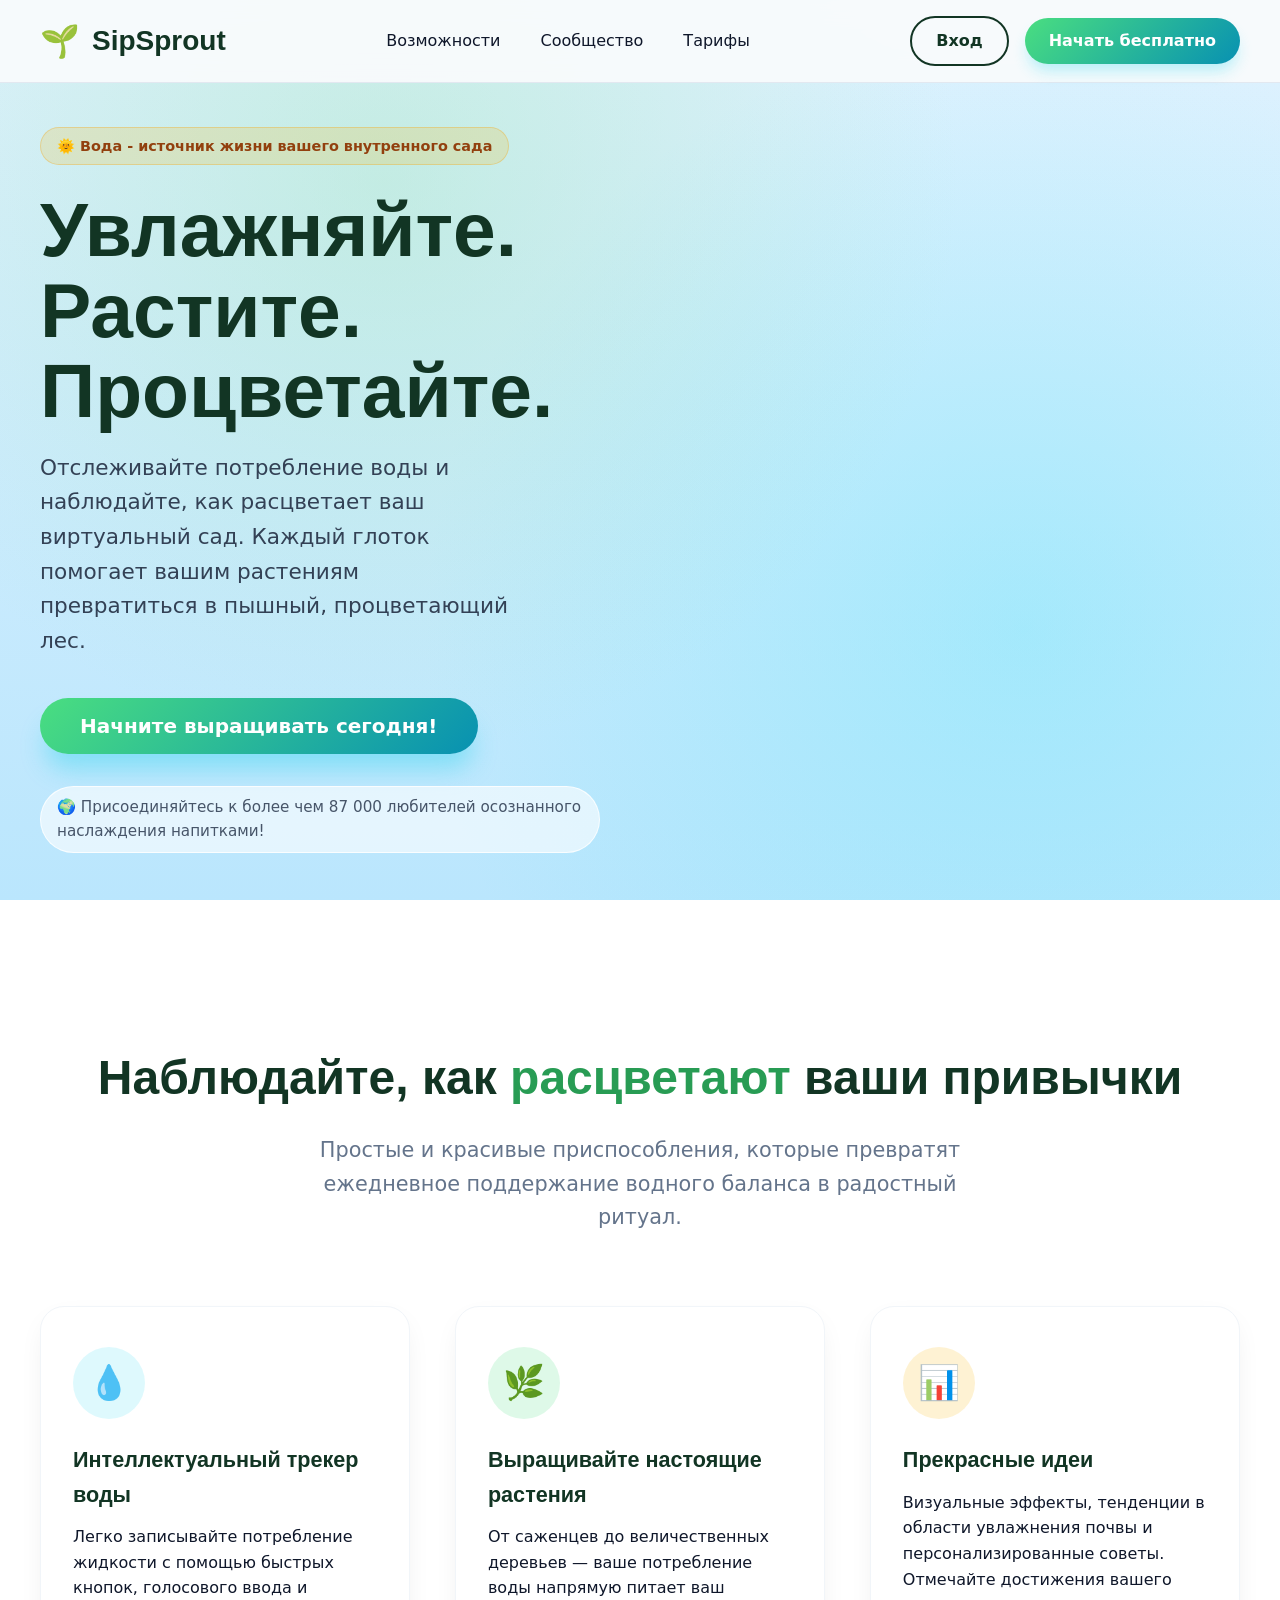
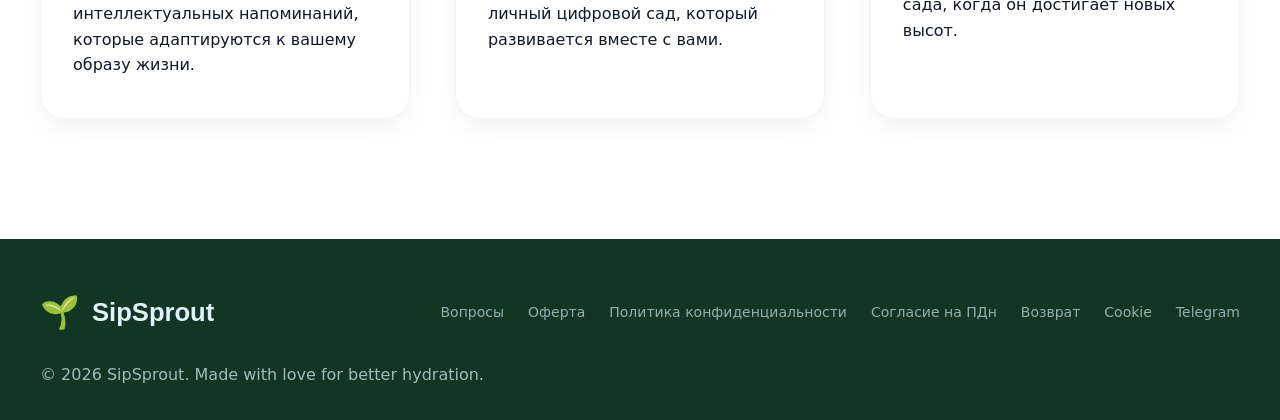
==== src/views/dashboard.html @ db763c8e "Start of rhe project" ====
<!DOCTYPE html>
<html lang="en">
<head>
    <meta charset="UTF-8">
    <meta name="viewport" content="width=device-width, initial-scale=1.0">
    <title>SipSprout • Grow with Every Sip</title>
    <link rel="preconnect" href="https://fonts.googleapis.com">
    <link rel="preconnect" href="https://fonts.gstatic.com" crossorigin>
    <link href="https://fonts.googleapis.com/css2?family=Montserrat:ital,wght@0,100..900;1,100..900&display=swap" rel="stylesheet">
    <link rel="stylesheet" href="../styles/main.css">
</head>
<body>
    <header>
        <nav>
            <a href="#" class="logo">
                <span class="logo-emoji">🌱</span>
                <span>SipSprout</span>
            </a>
            
            <div class="nav-links">
                <a href="#features">Возможности</a>
                <a href="#">Сообщество</a>
                <a href="#">Тарифы</a>
            </div>

            <div class="auth-buttons">
                <a href="./login.html" class="btn btn-outline">Вход</a>
                <a href="./signup.html" class="btn btn-solid">Начать бесплатно</a>
            </div>
        </nav>
    </header>

    <section id="hero">
        <div class="hero-container">
            <div class="hero-content">
                <span class="eyebrow">🌞 Вода - источник жизни вашего внутренного сада</span>
                <h1>Увлажняйте.<br>Растите.<br>Процветайте.</h1>
                <p>Отслеживайте потребление воды и наблюдайте, как расцветает ваш виртуальный сад. Каждый глоток помогает вашим растениям превратиться в пышный, процветающий лес.</p>
                
                <button onclick="alert('Welcome to SipSprout! 🎉 (Demo CTA)')" class="cta-button">
                    Начните выращивать сегодня!
                </button>
                
                <div>
                    <span class="social-proof">🌍 Присоединяйтесь к более чем 87 000 любителей осознанного наслаждения напитками!</span>
                </div>
            </div>

            <div class="tree-container">
                <!-- <div class="growing-tree">
                    <div class="ground"></div>

                    <div class="seed"></div>

                    <div class="sprout"></div>

                    <div class="trunk"></div>

                    <div class="branch branch-left"></div>
                    <div class="branch branch-right"></div>

                    <div class="canopy">
                        <div class="leaf leaf-1"></div>
                        <div class="leaf leaf-2"></div>
                        <div class="leaf leaf-3"></div>
                        <div class="leaf leaf-4"></div>
                        <div class="leaf leaf-5"></div>
                        <div class="leaf leaf-6"></div>
                    </div>

                    <div class="droplet droplet1"></div>
                    <div class="droplet droplet2"></div>
                    <div class="droplet droplet3"></div>
                </div> -->
            </div>
        </div>
    </section>

    <section id="features">
        <div class="section-header">
            <h2>Наблюдайте, как <span style="color: #289c54;">расцветают</span> ваши привычки</h2>
            <p>Простые и красивые приспособления, которые превратят ежедневное поддержание водного баланса в радостный ритуал.</p>
        </div>
        
        <div class="features-grid">
            <div class="feature-card">
                <span class="feature-icon">💧</span>
                <h3>Интеллектуальный трекер воды</h3>
                <p>Легко записывайте потребление жидкости с помощью быстрых кнопок, голосового ввода и интеллектуальных напоминаний, которые адаптируются к вашему образу жизни.</p>
            </div>

            <div class="feature-card">
                <span class="feature-icon">🌿</span>
                <h3>Выращивайте настоящие растения</h3>
                <p>От саженцев до величественных деревьев — ваше потребление воды напрямую питает ваш личный цифровой сад, который развивается вместе с вами.</p>
            </div>
            
            <div class="feature-card">
                <span class="feature-icon">📊</span>
                <h3>Прекрасные идеи</h3>
                <p>Визуальные эффекты, тенденции в области увлажнения почвы и персонализированные советы. Отмечайте достижения вашего сада, когда он достигает новых высот.</p>
            </div>
        </div>
    </section>

    <footer>
        <div class="footer-content">
            <div class="footer-top">
                <div class="logo" style="color: #e0f2fe;">
                    <span style="font-size: 2rem;">🌱</span>
                    <span style="font-size: 1.6rem;">SipSprout</span>
                </div>
                <div class="nav-footer">
                    <div style="display: flex; gap: 1.5rem; font-size: 14px; opacity: 0.8; max-width: 1600px;">
                        <a href="#" style="color: inherit; text-decoration: none;">Вопросы</a>
                        <a href="#" style="color: inherit; text-decoration: none;">Оферта</a>
                        <a href="#" style="color: inherit; text-decoration: none;">Политика конфиденциальности</a>
                        <a href="#" style="color: inherit; text-decoration: none;">Согласие на ПДн</a>
                        <a href="#" style="color: inherit; text-decoration: none;">Возврат</a>
                        <a href="#" style="color: inherit; text-decoration: none;">Cookie</a>
                        <a href="#" style="color: inherit; text-decoration: none;">Telegram</a>
                    </div>
                </div>
                <p style="opacity: 0.7;">© 2026 SipSprout. Made with love for better hydration.</p>
            </div>
        </div>
    </footer>

    <script src="../scripts/main.js"></script>
</body>
</html>
---- src/styles/main.css ----
:root {
    --deep-green: #123524;
    --moss: #166534;
    --fresh-mint: #4ade80;
    --water-blue: #67e8f9;
    --soft-blue: #22d3ee;
    --water-deep: #0891b2;
    --sun: #fbbf24;
    --sun-deep: #f59e0b;
    --offwhite: #f7faf8;
    --text-dark: #0f172a;
    --font-display: "Unbounded", sans-serif;
    --font-body: 'Inter', 'Segoe UI', system-ui, -apple-system, sans-serif;
}

* {
    margin: 0;
    padding: 0;
    box-sizing: border-box;
}

body {
    font-family: var(--font-body);
    background-color: var(--offwhite);
    color: var(--text-dark);
    line-height: 1.6;
    overflow-x: hidden;
}

/* ==================== HEADER ==================== */
header {
    position: fixed;
    top: 0;
    left: 0;
    right: 0;
    background-color: rgba(248, 250, 252, 0.95);
    backdrop-filter: blur(12px);
    border-bottom: 1px solid #e2e8f0;
    z-index: 1000;
}

nav {
    max-width: 1600px;
    margin: 0 auto;
    padding: 1rem 2.5rem;
    display: flex;
    align-items: center;
    justify-content: space-between;
}

.logo {
    display: flex;
    align-items: center;
    gap: 12px;
    text-decoration: none;
    color: var(--deep-green);
    font-family: var(--font-display);
    font-weight: 700;
    font-size: 1.75rem;
}

.logo-emoji {
    font-size: 2rem;
    line-height: 1;
    animation: sprout 3s ease-in-out infinite;
}

.nav-links {
    display: flex;
    align-items: center;
    gap: 2.5rem;
}

.nav-links a {
    text-decoration: none;
    color: var(--text-dark);
    font-weight: 500;
    transition: color 0.3s ease;
}

.nav-links a:hover {
    color: var(--moss);
}

.auth-buttons {
    display: flex;
    align-items: center;
    gap: 1rem;
}

.btn {
    padding: 0.65rem 1.5rem;
    border-radius: 9999px;
    font-weight: 600;
    text-decoration: none;
    display: inline-flex;
    align-items: center;
    justify-content: center;
    transition: all 0.3s cubic-bezier(0.4, 0, 0.2, 1);
    cursor: pointer;
    font-size: 1rem;
    font-family: var(--font-body);
}

.btn-outline {
    border: 2px solid var(--deep-green);
    color: var(--deep-green);
    background: transparent;
}

.btn-outline:hover {
    background: var(--deep-green);
    color: white;
    transform: translateY(-2px);
}

.btn-solid {
    background: linear-gradient(135deg, var(--fresh-mint), var(--water-deep));
    color: white;
    border: none;
    box-shadow: 0 10px 15px -3px rgb(34 211 238 / 0.3);
}

.btn-solid:hover {
    transform: translateY(-3px);
    box-shadow: 0 20px 25px -5px rgb(34 211 238 / 0.4);
}

/* ==================== HERO ==================== */
#hero {
    min-height: 100vh;
    display: flex;
    align-items: center;
    position: relative;
    overflow: hidden;
    background: linear-gradient(180deg, #e0f2fe 0%, #bae6fd 100%);
    padding-top: 80px;
}

.hero-container {
    max-width: 1600px;
    margin: 0 auto;
    padding: 0 2.5rem;
    display: grid;
    grid-template-columns: 1fr 1fr;
    gap: 5rem;
    align-items: center;
    width: 100%;
}

.hero-content {
    z-index: 2;
}

.eyebrow {
    display: inline-flex;
    align-items: center;
    gap: 8px;
    background: rgba(251, 191, 36, 0.2);
    color: #92400e;
    border: 1px solid rgba(245, 158, 11, 0.3);
    padding: 0.4rem 1rem;
    border-radius: 9999px;
    font-size: 0.9rem;
    font-weight: 600;
    margin-bottom: 1.5rem;
}

.hero-content h1 {
    font-family: var(--font-display);
    font-size: clamp(2.8rem, 6vw, 4.8rem);
    line-height: 1.05;
    font-weight: 700;
    color: var(--deep-green);
    margin-bottom: 1.25rem;
}

.hero-content p {
    font-size: 1.35rem;
    color: #334155;
    margin-bottom: 2.5rem;
    max-width: 480px;
}

.cta-button {
    font-size: 1.25rem;
    padding: 1rem 2.5rem;
    background: linear-gradient(135deg, var(--fresh-mint), var(--water-deep));
    color: white;
    border: none;
    border-radius: 9999px;
    box-shadow: 0 20px 25px -5px rgb(34 211 238 / 0.4);
    font-weight: 700;
    font-family: var(--font-body);
    cursor: pointer;
    transition: all 0.3s ease;
}

.cta-button:hover {
    transform: scale(1.05) translateY(-4px);
}

.social-proof {
    display: inline-flex;
    align-items: center;
    gap: 8px;
    margin-top: 2rem;
    font-size: 0.95rem;
    color: #475569;
    background: rgba(255, 255, 255, 0.6);
    border: 1px solid rgba(255, 255, 255, 0.8);
    padding: 0.5rem 1rem;
    border-radius: 9999px;
}

/* ==================== TREE ==================== */
.tree-container {
    position: relative;
    width: 100%;
    height: 520px;
    display: flex;
    justify-content: center;
    align-items: center;
    z-index: 2;
}

@keyframes sprout {
    0%, 100% { transform: rotate(-8deg); }
    50% { transform: rotate(8deg); }
}

/* ==================== FEATURES ==================== */
#features {
    padding: 140px 2.5rem 120px;
    background: white;
    max-width: 1600px;
    margin: 0 auto;
}

.section-header {
    text-align: center;
    margin-bottom: 4.5rem;
}

.section-header h2 {
    font-family: var(--font-display);
    font-size: 3rem;
    color: var(--deep-green);
    margin-bottom: 1.1rem;
}

.section-header p {
    font-size: 1.3rem;
    color: #64748b;
    max-width: 680px;
    margin: 0 auto;
}

.features-grid {
    display: grid;
    grid-template-columns: repeat(3, 1fr);
    gap: 2.8rem;
}

.feature-card {
    background: white;
    border-radius: 24px;
    padding: 2.5rem 2rem;
    box-shadow: 0 10px 30px -10px rgba(0, 0, 0, 0.1);
    transition: all 0.4s cubic-bezier(0.4, 0, 0.2, 1);
    border: 1px solid #f1f5f9;
}

.feature-card:hover {
    transform: translateY(-12px);
    box-shadow: 0 25px 50px -12px rgba(34, 211, 238, 0.25);
    border-color: var(--fresh-mint);
}

.feature-icon {
    width: 72px;
    height: 72px;
    display: inline-flex;
    align-items: center;
    justify-content: center;
    border-radius: 50%;
    font-size: 2.1rem;
    margin-bottom: 1.5rem;
}

.feature-card:nth-child(1) .feature-icon { background: rgba(34, 211, 238, 0.15); }
.feature-card:nth-child(2) .feature-icon { background: rgba(74, 222, 128, 0.18); }
.feature-card:nth-child(3) .feature-icon { background: rgba(251, 191, 36, 0.2); }

.feature-card h3 {
    font-family: var(--font-display);
    font-size: 1.35rem;
    margin-bottom: 0.75rem;
    color: var(--deep-green);
}

/* ==================== FOOTER ==================== */
footer {
    background: var(--deep-green);
    color: #e0f2fe;
    padding: 3rem 2.5rem 2rem;
    text-align: center;
}

.footer-content {
    max-width: 1600px;
    margin: 0 auto;
}

.footer-top {
    max-width: 1600px;
    width: 100%;
    margin: 0 auto;
    display: flex;
    align-items: center;
    justify-content: space-between;
    flex-wrap: wrap;
    gap: 1.5rem;
}

.footer-top .logo {
    color: #e0f2fe;
}

.nav-footer a {
    color: inherit;
    text-decoration: none;
    opacity: 0.8;
    transition: opacity 0.2s;
}

.nav-footer a:hover {
    opacity: 1;
}

/* ==================== BACKGROUND ==================== */
#hero::before {
    content: '';
    position: absolute;
    top: 0;
    left: 0;
    right: 0;
    bottom: 0;
    background:
        radial-gradient(circle at 30% 20%, rgba(163, 230, 187, 0.4) 0%, transparent 50%),
        radial-gradient(circle at 80% 70%, rgba(103, 232, 249, 0.35) 0%, transparent 50%);
    pointer-events: none;
    z-index: 1;
}

/* ==================== RESPONSIVE ==================== */
@media (max-width: 1400px) {
    .features-grid {
        grid-template-columns: repeat(auto-fit, minmax(300px, 1fr));
    }
}

@media (max-width: 1024px) {
    .hero-container {
        gap: 3rem;
    }
}

@media (max-width: 768px) {
    nav {
        padding: 1rem 1.25rem;
    }

    .nav-links {
        display: none;
    }

    .hero-container {
        grid-template-columns: 1fr;
        gap: 3rem;
        text-align: center;
        padding: 0 1.5rem;
    }

    .hero-content p {
        max-width: 100%;
        margin-left: auto;
        margin-right: auto;
    }

    .tree-container {
        height: 380px;
    }

    #features {
        padding: 80px 1.5rem 70px;
    }

    .section-header h2 {
        font-size: 2.2rem;
    }

    .features-grid {
        grid-template-columns: 1fr;
        gap: 1.8rem;
    }

    .footer-top {
        flex-direction: column;
        text-align: center;
    }
}

/* ==================== AUTH PAGES ==================== */
.auth-page {
    min-height: 100vh;
    display: flex;
    align-items: center;
    justify-content: center;
    position: relative;
    overflow: hidden;
    background: linear-gradient(180deg, #e0f2fe 0%, #bae6fd 100%);
    padding: 2rem 1.5rem;
}

.bg-blob {
    position: absolute;
    border-radius: 50%;
    filter: blur(60px);
    opacity: 0.55;
    z-index: 0;
    animation: drift 16s ease-in-out infinite;
}

.blob-1 {
    width: 340px;
    height: 340px;
    top: -80px;
    left: -60px;
    background: radial-gradient(circle at 30% 30%, var(--fresh-mint), transparent 70%);
}

.blob-2 {
    width: 300px;
    height: 300px;
    bottom: -100px;
    right: -60px;
    background: radial-gradient(circle at 60% 40%, var(--soft-blue), transparent 70%);
    animation-delay: -6s;
}

.blob-3 {
    width: 220px;
    height: 220px;
    top: 45%;
    right: 8%;
    background: radial-gradient(circle at 50% 50%, var(--sun), transparent 70%);
    opacity: 0.3;
    animation-delay: -10s;
}

@keyframes drift {
    0%, 100% { transform: translate(0, 0) scale(1); }
    50% { transform: translate(30px, -20px) scale(1.08); }
}

.back-link {
    position: absolute;
    top: 28px;
    left: 32px;
    z-index: 2;
    display: inline-flex;
    align-items: center;
    gap: 6px;
    text-decoration: none;
    color: var(--deep-green);
    font-weight: 600;
    font-size: 0.95rem;
    background: rgba(255, 255, 255, 0.7);
    padding: 0.5rem 1rem;
    border-radius: 9999px;
    transition: transform 0.2s;
}

.back-link:hover {
    transform: translateX(-3px);
}

.auth-card {
    background: rgba(255, 255, 255, 0.85);
    backdrop-filter: blur(20px);
    width: 100%;
    max-width: 420px;
    border-radius: 28px;
    padding: 0 2rem 2.5rem;
    position: relative;
    z-index: 1;
    border: 1px solid rgba(255, 255, 255, 0.6);
    box-shadow: 0 25px 50px -12px rgb(15 23 42 / 0.2);
    animation: cardPop 0.5s cubic-bezier(0.34, 1.56, 0.64, 1);
    overflow: hidden;
}

.fill-bar {
    position: absolute;
    top: 0;
    left: 0;
    width: 100%;
    height: 6px;
    background: #e2e8f0;
}

.fill-bar span {
    display: block;
    height: 100%;
    width: 0%;
    background: linear-gradient(90deg, var(--fresh-mint), var(--soft-blue));
    animation: fill 1.4s 0.3s cubic-bezier(0.65, 0, 0.35, 1) forwards;
}

@keyframes fill {
    to { width: 100%; }
}

.auth-card-header {
    text-align: center;
    margin-bottom: 1.5rem;
    padding-top: 2.25rem;
}

.auth-card-header .logo {
    justify-content: center;
    font-size: 2.1rem;
    margin-bottom: 8px;
}

.auth-card-header h2 {
    font-family: var(--font-display);
    font-size: 1.8rem;
    color: var(--deep-green);
    margin-bottom: 0.4rem;
}

.auth-subtitle {
    color: #64748b;
    font-size: 0.98rem;
}

.auth-switch {
    position: relative;
    display: flex;
    background: #eef2f1;
    border-radius: 9999px;
    padding: 4px;
    margin-bottom: 2rem;
}

.switch-btn {
    flex: 1;
    text-align: center;
    padding: 12px;
    border-radius: 9999px;
    font-weight: 600;
    font-family: var(--font-body);
    text-decoration: none;
    color: #475569;
    transition: all 0.3s;
}

.switch-btn.active {
    background: linear-gradient(135deg, var(--fresh-mint), var(--water-deep));
    color: white;
    box-shadow: 0 4px 10px -2px rgb(34 211 238 / 0.4);
}

.auth-form {
    display: flex;
    flex-direction: column;
    gap: 1.25rem;
}

.form-group {
    display: flex;
    flex-direction: column;
    gap: 6px;
}

.form-group label {
    font-weight: 500;
    color: #334155;
    font-size: 0.95rem;
}

.form-group input {
    padding: 14px 16px;
    border: 2px solid #e2e8f0;
    border-radius: 12px;
    font-size: 1rem;
    font-family: var(--font-body);
    background: white;
    transition: all 0.3s;
}

.form-group input:focus {
    outline: none;
    border-color: var(--fresh-mint);
    box-shadow: 0 0 0 4px rgba(74, 222, 128, 0.15);
}

.forgot-link {
    color: var(--moss);
    font-size: 0.9rem;
    align-self: flex-end;
    margin-top: -8px;
    text-decoration: none;
}

.forgot-link:hover {
    text-decoration: underline;
}

.full-width {
    margin-top: 1rem;
    padding: 16px;
    font-size: 1.1rem;
    width: 100%;
    border-radius: 15px;
}

.terms {
    text-align: center;
    font-size: 0.85rem;
    color: #64748b;
    margin-top: 1rem;
}

.terms a {
    color: var(--moss);
}

@keyframes cardPop {
    from {
        opacity: 0;
        transform: scale(0.7) translateY(40px);
    }
    to {
        opacity: 1;
        transform: scale(1) translateY(0);
    }
}

@media (prefers-reduced-motion: reduce) {
    .bg-blob, .logo-emoji, .droplet, .tree-photo {
        animation: none !important;
    }
}

.password-header {
    display: flex;
    justify-content: space-between;
}
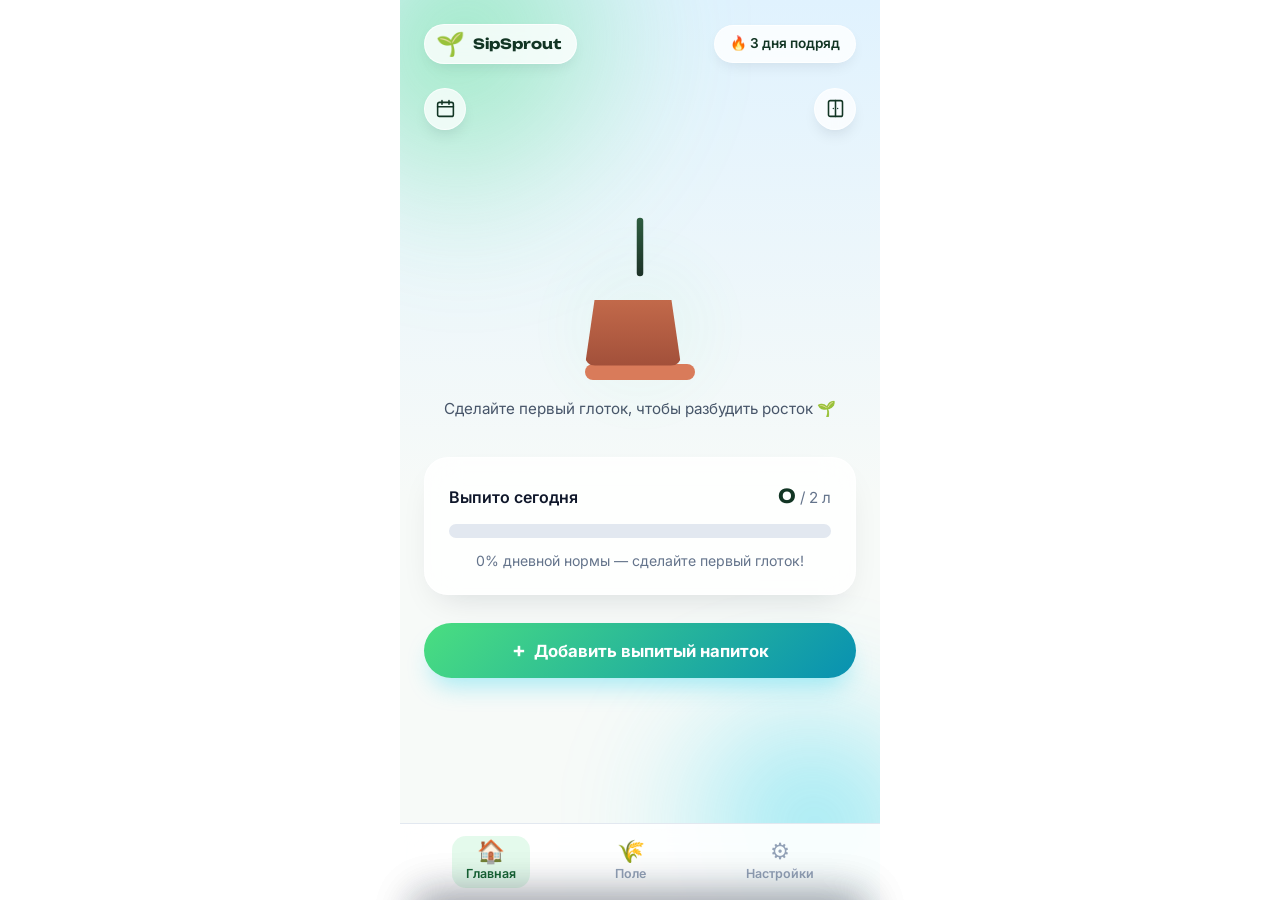
==== commit 37934c5f: "Adding a page" ====
--- a/src/views/dashboard.html
+++ b/src/views/dashboard.html
@@ -3,129 +3,221 @@
 <head>
     <meta charset="UTF-8">
     <meta name="viewport" content="width=device-width, initial-scale=1.0">
-    <title>SipSprout • Grow with Every Sip</title>
+    <title>SipSprout • Главная</title>
     <link rel="preconnect" href="https://fonts.googleapis.com">
     <link rel="preconnect" href="https://fonts.gstatic.com" crossorigin>
-    <link href="https://fonts.googleapis.com/css2?family=Montserrat:ital,wght@0,100..900;1,100..900&display=swap" rel="stylesheet">
+    <link href="https://fonts.googleapis.com/css2?family=Unbounded:wght@400;500;600;700&family=Inter:wght@400;500;600;700&display=swap" rel="stylesheet">
     <link rel="stylesheet" href="../styles/main.css">
+    <link rel="stylesheet" href="../styles/dashboard.css">
 </head>
 <body>
-    <header>
-        <nav>
-            <a href="#" class="logo">
+    <div class="app-shell" id="appShell">
+        <div class="bg-blob blob-1"></div>
+        <div class="bg-blob blob-2"></div>
+
+        <header class="app-header">
+            <div class="logo">
                 <span class="logo-emoji">🌱</span>
                 <span>SipSprout</span>
+            </div>
+            <span class="streak-pill">🔥 3 дня подряд</span>
+        </header>
+
+        <main class="dashboard">
+            <section class="plant-stage">
+                <div class="plant-toolbar">
+                    <button class="toolbar-icon-btn" id="openCalendar" aria-haspopup="dialog" aria-label="Календарь прогресса">
+                        <svg viewBox="0 0 24 24" width="21" height="21" fill="none" stroke="currentColor" stroke-width="1.8" stroke-linecap="round" stroke-linejoin="round">
+                            <rect x="3" y="5" width="18" height="16" rx="2"></rect>
+                            <line x1="3" y1="10" x2="21" y2="10"></line>
+                            <line x1="8" y1="3" x2="8" y2="7"></line>
+                            <line x1="16" y1="3" x2="16" y2="7"></line>
+                        </svg>
+                    </button>
+
+                    <button class="toolbar-icon-btn" id="openWardrobe" aria-haspopup="dialog" aria-label="Гардероб">
+                        <svg viewBox="0 0 24 24" width="21" height="21" fill="none" stroke="currentColor" stroke-width="1.8" stroke-linecap="round" stroke-linejoin="round">
+                            <rect x="4" y="3" width="16" height="18" rx="2"></rect>
+                            <line x1="12" y1="3" x2="12" y2="21"></line>
+                            <circle cx="9.5" cy="12" r="0.8" fill="currentColor" stroke="none"></circle>
+                            <circle cx="14.5" cy="12" r="0.8" fill="currentColor" stroke="none"></circle>
+                        </svg>
+                    </button>
+                </div>
+
+                <div class="plant-glow" id="plantGlow"></div>
+                <div class="plant" id="plant">
+                    <div class="plant-leaf leaf-a"></div>
+                    <div class="plant-leaf leaf-b"></div>
+                    <div class="plant-leaf leaf-c"></div>
+                    <div class="plant-leaf leaf-d"></div>
+                    <div class="plant-leaf leaf-e"></div>
+                    <div class="plant-stem"></div>
+                </div>
+                <div class="pot" id="pot">
+                    <div class="pot-body"></div>
+                    <div class="pot-rim"></div>
+                </div>
+                <p class="plant-caption" id="plantCaption">Сделайте первый глоток, чтобы разбудить росток 🌱</p>
+
+                <!-- Calendar popover -->
+                <div class="calendar-popover" id="calendarPopover" hidden>
+                    <div class="calendar-header">
+                        <button type="button" id="prevMonth" aria-label="Предыдущий месяц">‹</button>
+                        <span id="calendarTitle">Июль 2026</span>
+                        <button type="button" id="nextMonth" aria-label="Следующий месяц">›</button>
+                    </div>
+                    <div class="calendar-weekdays">
+                        <span>Пн</span><span>Вт</span><span>Ср</span><span>Чт</span><span>Пт</span><span>Сб</span><span>Вс</span>
+                    </div>
+                    <div class="calendar-grid" id="calendarGrid"></div>
+                    <div class="calendar-legend">
+                        <span><i class="legend-dot goal-met"></i>Норма выполнена</span>
+                        <span><i class="legend-dot partial"></i>Частично</span>
+                    </div>
+                </div>
+
+                <!-- Wardrobe popover -->
+                <div class="wardrobe-popover" id="wardrobePopover" hidden>
+                    <div class="wardrobe-tabs">
+                        <button class="tab-btn active" data-tab="plant" type="button">Растение</button>
+                        <button class="tab-btn" data-tab="pot" type="button">Горшок</button>
+                        <button class="tab-btn" data-tab="bg" type="button">Фон</button>
+                    </div>
+
+                    <div class="wardrobe-panel" data-panel="plant">
+                        <button class="swatch active" data-theme="mint" style="--swatch-color:#4ade80">
+                            <span class="swatch-dot"></span>Мята
+                        </button>
+                        <button class="swatch" data-theme="emerald" style="--swatch-color:#10b981">
+                            <span class="swatch-dot"></span>Изумруд
+                        </button>
+                        <button class="swatch" data-theme="lavender" style="--swatch-color:#a78bfa">
+                            <span class="swatch-dot"></span>Лаванда
+                        </button>
+                        <button class="swatch" data-theme="coral" style="--swatch-color:#fb7185">
+                            <span class="swatch-dot"></span>Коралл
+                        </button>
+                    </div>
+
+                    <div class="wardrobe-panel" data-panel="pot" hidden>
+                        <button class="swatch active" data-theme="terracotta" style="--swatch-color:#c2694a">
+                            <span class="swatch-dot"></span>Терракота
+                        </button>
+                        <button class="swatch" data-theme="ceramic" style="--swatch-color:#38bdf8">
+                            <span class="swatch-dot"></span>Керамика
+                        </button>
+                        <button class="swatch" data-theme="marble" style="--swatch-color:#94a3b8">
+                            <span class="swatch-dot"></span>Мрамор
+                        </button>
+                        <button class="swatch" data-theme="copper" style="--swatch-color:#b8703a">
+                            <span class="swatch-dot"></span>Медь
+                        </button>
+                    </div>
+
+                    <div class="wardrobe-panel" data-panel="bg" hidden>
+                        <button class="swatch active" data-theme="sky" style="--swatch-color:#7dd3fc">
+                            <span class="swatch-dot"></span>Небо
+                        </button>
+                        <button class="swatch" data-theme="sunset" style="--swatch-color:#fb923c">
+                            <span class="swatch-dot"></span>Закат
+                        </button>
+                        <button class="swatch" data-theme="forest" style="--swatch-color:#34d399">
+                            <span class="swatch-dot"></span>Лес
+                        </button>
+                        <button class="swatch" data-theme="night" style="--swatch-color:#1e3a5f">
+                            <span class="swatch-dot"></span>Ночь
+                        </button>
+                    </div>
+
+                    <button class="sheet-close" id="closeWardrobe" type="button">Готово</button>
+                </div>
+            </section>
+
+            <section class="progress-card" id="progressCard" role="button" tabindex="0">
+                <div class="progress-top">
+                    <span class="progress-label">Выпито сегодня</span>
+                    <span class="progress-value"><strong id="currentAmount">0</strong>&nbsp;/&nbsp;2&nbsp;л</span>
+                </div>
+                <div class="progress-track">
+                    <div class="progress-fill" id="progressFill"></div>
+                </div>
+                <div class="progress-hint" id="progressHint">0% дневной нормы</div>
+            </section>
+
+            <button class="add-drink-btn" id="openDrinkSheet" type="button">
+                <span class="plus-icon">+</span> Добавить выпитый напиток
+            </button>
+        </main>
+
+        <nav class="bottom-nav">
+            <a href="./dashboard.html" class="nav-item active">
+                <span class="nav-icon">🏠</span>
+                <span>Главная</span>
             </a>
-            
-            <div class="nav-links">
-                <a href="#features">Возможности</a>
-                <a href="#">Сообщество</a>
-                <a href="#">Тарифы</a>
+            <a href="./field.html" class="nav-item">
+                <span class="nav-icon">🌾</span>
+                <span>Поле</span>
+            </a>
+            <a href="./settings.html" class="nav-item">
+                <span class="nav-icon">⚙️</span>
+                <span>Настройки</span>
+            </a>
+        </nav>
+    </div>
+
+    <!-- Drink picker bottom sheet -->
+    <div class="sheet-overlay" id="sheetOverlay"></div>
+    <div class="drink-sheet" id="drinkSheet" role="dialog" aria-label="Выбор напитка">
+        <div class="sheet-handle"></div>
+        <h3>Что вы выпили?</h3>
+        <div class="drink-grid">
+            <button class="drink-option" data-drink="water" data-default-ml="250"><span class="drink-emoji">💧</span><span>Вода</span></button>
+            <button class="drink-option" data-drink="tea" data-default-ml="200"><span class="drink-emoji">🍵</span><span>Чай</span></button>
+            <button class="drink-option" data-drink="coffee" data-default-ml="150"><span class="drink-emoji">☕</span><span>Кофе</span></button>
+            <button class="drink-option" data-drink="juice" data-default-ml="200"><span class="drink-emoji">🧃</span><span>Сок</span></button>
+            <button class="drink-option" data-drink="kvass" data-default-ml="300"><span class="drink-emoji">🍶</span><span>Квас</span></button>
+            <button class="drink-option" data-drink="beer" data-default-ml="330"><span class="drink-emoji">🍺</span><span>Пиво</span></button>
+            <button class="drink-option" data-drink="wine" data-default-ml="150"><span class="drink-emoji">🍷</span><span>Вино</span></button>
+            <button class="drink-option" data-drink="soda" data-default-ml="250"><span class="drink-emoji">🥤</span><span>Газировка</span></button>
+        </div>
+
+        <div class="volume-step" id="volumeStep" hidden>
+            <button class="volume-back" id="volumeBack" type="button">‹ Другой напиток</button>
+            <p class="volume-label"><span id="selectedDrinkEmoji"></span> Сколько вы выпили?</p>
+
+            <div class="volume-chips" id="volumeChips">
+                <button type="button" data-ml="100">100 мл</button>
+                <button type="button" data-ml="150">150 мл</button>
+                <button type="button" data-ml="200">200 мл</button>
+                <button type="button" data-ml="250">250 мл</button>
+                <button type="button" data-ml="330">330 мл</button>
+                <button type="button" data-ml="500">500 мл</button>
             </div>
 
-            <div class="auth-buttons">
-                <a href="./login.html" class="btn btn-outline">Вход</a>
-                <a href="./signup.html" class="btn btn-solid">Начать бесплатно</a>
-            </div>
-        </nav>
-    </header>
-
-    <section id="hero">
-        <div class="hero-container">
-            <div class="hero-content">
-                <span class="eyebrow">🌞 Вода - источник жизни вашего внутренного сада</span>
-                <h1>Увлажняйте.<br>Растите.<br>Процветайте.</h1>
-                <p>Отслеживайте потребление воды и наблюдайте, как расцветает ваш виртуальный сад. Каждый глоток помогает вашим растениям превратиться в пышный, процветающий лес.</p>
-                
-                <button onclick="alert('Welcome to SipSprout! 🎉 (Demo CTA)')" class="cta-button">
-                    Начните выращивать сегодня!
-                </button>
-                
-                <div>
-                    <span class="social-proof">🌍 Присоединяйтесь к более чем 87 000 любителей осознанного наслаждения напитками!</span>
-                </div>
-            </div>
-
-            <div class="tree-container">
-                <!-- <div class="growing-tree">
-                    <div class="ground"></div>
-
-                    <div class="seed"></div>
-
-                    <div class="sprout"></div>
-
-                    <div class="trunk"></div>
-
-                    <div class="branch branch-left"></div>
-                    <div class="branch branch-right"></div>
-
-                    <div class="canopy">
-                        <div class="leaf leaf-1"></div>
-                        <div class="leaf leaf-2"></div>
-                        <div class="leaf leaf-3"></div>
-                        <div class="leaf leaf-4"></div>
-                        <div class="leaf leaf-5"></div>
-                        <div class="leaf leaf-6"></div>
-                    </div>
-
-                    <div class="droplet droplet1"></div>
-                    <div class="droplet droplet2"></div>
-                    <div class="droplet droplet3"></div>
-                </div> -->
+            <div class="volume-custom">
+                <label for="customMl">Свой объём, мл</label>
+                <div class="volume-custom-row">
+                    <input type="number" id="customMl" min="10" max="3000" step="10" placeholder="например, 180">
+                    <button class="btn btn-solid" id="confirmCustom" type="button">Добавить</button>
+                </div>
             </div>
         </div>
-    </section>
-
-    <section id="features">
-        <div class="section-header">
-            <h2>Наблюдайте, как <span style="color: #289c54;">расцветают</span> ваши привычки</h2>
-            <p>Простые и красивые приспособления, которые превратят ежедневное поддержание водного баланса в радостный ритуал.</p>
+
+        <button class="sheet-close" id="closeSheet" type="button">Отмена</button>
+    </div>
+
+    <div class="sheet-overlay" id="historyOverlay"></div>
+    <div class="history-sheet" id="historySheet" role="dialog" aria-label="История напитков">
+        <div class="sheet-handle"></div>
+        <h3>История сегодня</h3>
+        <div class="history-list" id="historyList">
+            <!-- JS заполняет -->
         </div>
-        
-        <div class="features-grid">
-            <div class="feature-card">
-                <span class="feature-icon">💧</span>
-                <h3>Интеллектуальный трекер воды</h3>
-                <p>Легко записывайте потребление жидкости с помощью быстрых кнопок, голосового ввода и интеллектуальных напоминаний, которые адаптируются к вашему образу жизни.</p>
-            </div>
-
-            <div class="feature-card">
-                <span class="feature-icon">🌿</span>
-                <h3>Выращивайте настоящие растения</h3>
-                <p>От саженцев до величественных деревьев — ваше потребление воды напрямую питает ваш личный цифровой сад, который развивается вместе с вами.</p>
-            </div>
-            
-            <div class="feature-card">
-                <span class="feature-icon">📊</span>
-                <h3>Прекрасные идеи</h3>
-                <p>Визуальные эффекты, тенденции в области увлажнения почвы и персонализированные советы. Отмечайте достижения вашего сада, когда он достигает новых высот.</p>
-            </div>
-        </div>
-    </section>
-
-    <footer>
-        <div class="footer-content">
-            <div class="footer-top">
-                <div class="logo" style="color: #e0f2fe;">
-                    <span style="font-size: 2rem;">🌱</span>
-                    <span style="font-size: 1.6rem;">SipSprout</span>
-                </div>
-                <div class="nav-footer">
-                    <div style="display: flex; gap: 1.5rem; font-size: 14px; opacity: 0.8; max-width: 1600px;">
-                        <a href="#" style="color: inherit; text-decoration: none;">Вопросы</a>
-                        <a href="#" style="color: inherit; text-decoration: none;">Оферта</a>
-                        <a href="#" style="color: inherit; text-decoration: none;">Политика конфиденциальности</a>
-                        <a href="#" style="color: inherit; text-decoration: none;">Согласие на ПДн</a>
-                        <a href="#" style="color: inherit; text-decoration: none;">Возврат</a>
-                        <a href="#" style="color: inherit; text-decoration: none;">Cookie</a>
-                        <a href="#" style="color: inherit; text-decoration: none;">Telegram</a>
-                    </div>
-                </div>
-                <p style="opacity: 0.7;">© 2026 SipSprout. Made with love for better hydration.</p>
-            </div>
-        </div>
-    </footer>
-
-    <script src="../scripts/main.js"></script>
+        <p class="history-empty" id="historyEmpty">Пока ничего не добавлено</p>
+        <button class="sheet-close" id="closeHistory" type="button">Закрыть</button>
+    </div>
+
+    <script src="../../dashboard.js"></script>
 </body>
 </html>
--- a/src/styles/main.css
+++ b/src/styles/main.css
@@ -21,7 +21,7 @@
 
 body {
     font-family: var(--font-body);
-    background-color: var(--offwhite);
+    /* background-color: var(--offwhite); */
     color: var(--text-dark);
     line-height: 1.6;
     overflow-x: hidden;
@@ -296,6 +296,93 @@
     font-family: var(--font-display);
     font-size: 1.35rem;
     margin-bottom: 0.75rem;
+    color: var(--deep-green);
+}
+
+/* ==================== FAQ ==================== */
+#faq {
+    padding: 120px 2.5rem;
+    background: #ffffff;
+}
+
+.faq-container {
+    max-width: 800px;
+    margin: 0 auto;
+}
+
+.faq-list {
+    margin-top: 3rem;
+}
+
+.faq-item {
+    border-bottom: 1px solid #e5e7eb;
+}
+
+.faq-question {
+    width: 100%;
+    display: flex;
+    align-items: center;
+    justify-content: space-between;
+    padding: 1.4rem 0;
+    background: none;
+    border: none;
+    cursor: pointer;
+    text-align: left;
+    font-family: var(--font-body);
+    font-size: 1.1rem;
+    font-weight: 600;
+    color: var(--text-dark);
+    transition: color 0.2s;
+}
+
+.faq-question:hover {
+    color: var(--moss);
+}
+
+.faq-icon {
+    font-size: 1.4rem;
+    font-weight: 400;
+    color: #94a3b8;
+    transition: transform 0.3s, color 0.2s;
+    flex-shrink: 0;
+    margin-left: 1rem;
+}
+
+.faq-item.active .faq-icon {
+    color: var(--moss);
+}
+
+.faq-answer {
+    max-height: 0;
+    overflow: hidden;
+    transition: max-height 0.25s ease, padding 0.25s ease;
+}
+
+.faq-item.active .faq-answer {
+    max-height: 300px;
+    padding-bottom: 1.4rem;
+}
+
+.faq-answer p {
+    color: #64748b;
+    font-size: 1rem;
+    line-height: 1.65;
+    margin: 0;
+}
+
+.faq-footer {
+    text-align: center;
+    margin-top: 2.5rem;
+}
+
+.faq-footer a {
+    color: var(--moss);
+    font-weight: 500;
+    text-decoration: underline;
+    text-underline-offset: 4px;
+}
+
+.faq-footer a:hover {
     color: var(--deep-green);
 }
 
@@ -417,6 +504,7 @@
     display: flex;
     align-items: center;
     justify-content: center;
+    flex-direction: column;
     position: relative;
     overflow: hidden;
     background: linear-gradient(180deg, #e0f2fe 0%, #bae6fd 100%);
@@ -484,6 +572,31 @@
 
 .back-link:hover {
     transform: translateX(-3px);
+}
+
+.auth-brand {
+    display: inline-flex;
+    align-items: center;
+    gap: 10px;
+    background: rgba(255, 255, 255, 0.75);
+    backdrop-filter: blur(12px);
+    border: 1px solid rgba(255, 255, 255, 0.6);
+    padding: 0.7rem 1.4rem;
+    border-radius: 9999px;
+    margin-bottom: 1.5rem;
+    box-shadow: 0 8px 20px -6px rgba(15, 23, 42, 0.12);
+    font-family: var(--font-display);
+    font-weight: 700;
+    font-size: 1.35rem;
+    color: var(--deep-green);
+    z-index: 2;
+    position: relative;
+}
+
+.auth-brand .logo-emoji {
+    font-size: 1.6rem;
+    line-height: 1;
+    animation: sprout 3s ease-in-out infinite;
 }
 
 .auth-card {
@@ -525,13 +638,11 @@
 .auth-card-header {
     text-align: center;
     margin-bottom: 1.5rem;
-    padding-top: 2.25rem;
+    padding-top: 2rem;
 }
 
 .auth-card-header .logo {
     justify-content: center;
-    font-size: 2.1rem;
-    margin-bottom: 8px;
 }
 
 .auth-card-header h2 {
@@ -607,6 +718,12 @@
     box-shadow: 0 0 0 4px rgba(74, 222, 128, 0.15);
 }
 
+/* Строка с "Пароль" и ссылкой "Забыли пароль?" в одну линию, при необходимости */
+.password-header {
+    display: flex;
+    justify-content: space-between;
+}
+
 .forgot-link {
     color: var(--moss);
     font-size: 0.9rem;
@@ -653,9 +770,4 @@
     .bg-blob, .logo-emoji, .droplet, .tree-photo {
         animation: none !important;
     }
-}
-
-.password-header {
-    display: flex;
-    justify-content: space-between;
 }
--- a/src/styles/dashboard.css
+++ b/src/styles/dashboard.css
@@ -0,0 +1,830 @@
+/* ==================== DASHBOARD (app-style screen) ==================== */
+.app-shell {
+    position: relative;
+    max-width: 480px;
+    min-height: 100vh;
+    margin: 0 auto;
+    overflow: hidden;
+    background: linear-gradient(180deg, #e0f2fe 0%, #f7faf8 55%);
+    padding: 1.5rem 1.5rem calc(96px + 1.5rem);
+    transition: background 0.5s ease;
+}
+
+.app-shell.theme-sunset { background: linear-gradient(180deg, #fef3c7 0%, #fecaca 60%); }
+.app-shell.theme-forest { background: linear-gradient(180deg, #d1fae5 0%, #a7f3d0 60%); }
+.app-shell.theme-night  { background: linear-gradient(180deg, #16324a 0%, #0b1c2e 60%); }
+
+.app-header {
+    position: relative;
+    z-index: 2;
+    display: flex;
+    align-items: center;
+    justify-content: space-between;
+    margin-bottom: 1.5rem;
+    background: none;          /* ← убрали фон */
+    border: none;
+    box-shadow: none;
+    backdrop-filter: none;
+}
+
+/* Логотип — своя пилюля */
+.app-header .logo {
+    display: inline-flex;
+    align-items: center;
+    gap: 8px;
+    font-size: 14px;
+    font-family: var(--font-display);
+    font-weight: 700;
+    color: var(--deep-green);
+    text-decoration: none;
+
+    background: rgba(255, 255, 255, 0.8);
+    backdrop-filter: blur(12px);
+    border: 1px solid rgba(255, 255, 255, 0.7);
+    padding: 0.45rem 0.95rem 0.45rem 0.7rem;
+    border-radius: 9999px;
+    box-shadow: 0 6px 16px -6px rgba(15, 23, 42, 0.12);
+}
+
+.app-header .logo-emoji {
+    font-size: 1.45rem;
+    line-height: 1;
+}
+
+/* Стрик — своя пилюля */
+.streak-pill {
+    background: rgba(255, 255, 255, 0.8);
+    backdrop-filter: blur(12px);
+    border: 1px solid rgba(255, 255, 255, 0.7);
+    padding: 0.45rem 0.95rem;
+    border-radius: 9999px;
+    font-size: 0.85rem;
+    font-weight: 600;
+    color: var(--deep-green);
+    box-shadow: 0 6px 16px -6px rgba(15, 23, 42, 0.12);
+}
+
+.dashboard {
+    position: relative;
+    z-index: 2;
+    display: flex;
+    flex-direction: column;
+    gap: 1.75rem;
+}
+
+/* ---- Plant stage & toolbar ---- */
+.plant-stage {
+    position: relative;
+    display: flex;
+    flex-direction: column;
+    align-items: center;
+    text-align: center;
+    padding: 3rem 0 0.5rem;
+}
+
+.plant-toolbar {
+    position: absolute;
+    top: 0;
+    left: 0;
+    right: 0;
+    display: flex;
+    justify-content: space-between;
+    z-index: 5;
+}
+
+.toolbar-icon-btn {
+    width: 42px;
+    height: 42px;
+    display: inline-flex;
+    align-items: center;
+    justify-content: center;
+    border-radius: 50%;
+    border: 1px solid rgba(255, 255, 255, 0.7);
+    background: rgba(255, 255, 255, 0.75);
+    backdrop-filter: blur(10px);
+    color: var(--deep-green);
+    cursor: pointer;
+    box-shadow: 0 8px 18px -8px rgba(15, 23, 42, 0.2);
+    transition: transform 0.2s ease, background 0.2s ease;
+}
+
+.toolbar-icon-btn:hover {
+    transform: translateY(-2px);
+    background: white;
+}
+
+.plant-glow {
+    position: absolute;
+    top: 130px;
+    width: 220px;
+    height: 220px;
+    border-radius: 50%;
+    background: radial-gradient(circle, rgba(74, 222, 128, 0.35), transparent 70%);
+    filter: blur(10px);
+    opacity: var(--p-glow, 0.15);
+    transition: opacity 0.6s ease;
+    pointer-events: none;
+}
+
+.plant {
+    position: relative;
+    width: 160px;
+    height: 170px;
+    transform: scale(var(--p-scale, 0.65));
+    transition: transform 0.7s cubic-bezier(0.34, 1.56, 0.64, 1), filter 0.6s ease;
+    filter: saturate(var(--p-sat, 0.6));
+    --leaf-light: #86efac;
+    --leaf-mid: #4ade80;
+}
+
+.plant.theme-emerald  { --leaf-light: #6ee7b7; --leaf-mid: #10b981; }
+.plant.theme-lavender { --leaf-light: #ddd6fe; --leaf-mid: #a78bfa; }
+.plant.theme-coral    { --leaf-light: #fecdd3; --leaf-mid: #fb7185; }
+
+.plant-stem {
+    position: absolute;
+    bottom: 0;
+    left: 50%;
+    transform: translateX(-50%);
+    width: 10px;
+    height: 90px;
+    background: linear-gradient(var(--moss), var(--deep-green));
+    border-radius: 6px;
+}
+
+.plant-leaf {
+    position: absolute;
+    border-radius: 50% 50% 45% 55%;
+    box-shadow: inset 0 6px 10px rgba(255, 255, 255, 0.5);
+    opacity: 0;
+    transform: scale(0.3);
+    transition: opacity 0.5s ease, transform 0.5s cubic-bezier(0.34, 1.56, 0.64, 1), background 0.4s ease;
+}
+
+.plant.stage-1 .leaf-a,
+.plant.stage-2 .leaf-a,
+.plant.stage-3 .leaf-a,
+.plant.stage-4 .leaf-a { opacity: 1; transform: scale(1); }
+
+.plant.stage-2 .leaf-b,
+.plant.stage-3 .leaf-b,
+.plant.stage-4 .leaf-b { opacity: 1; transform: scale(1); }
+
+.plant.stage-3 .leaf-c,
+.plant.stage-4 .leaf-c { opacity: 1; transform: scale(1); }
+
+.plant.stage-4 .leaf-d,
+.plant.stage-4 .leaf-e { opacity: 1; transform: scale(1); }
+
+.leaf-a { width: 60px; height: 44px; bottom: 68px; left: 20px; transform-origin: right center; background: var(--leaf-light); }
+.leaf-b { width: 60px; height: 44px; bottom: 68px; right: 20px; transform-origin: left center; background: var(--leaf-light); }
+.leaf-c { width: 70px; height: 52px; bottom: 100px; left: 45px; background: var(--leaf-mid); }
+.leaf-d { width: 50px; height: 38px; bottom: 118px; left: 8px; background: var(--leaf-mid); }
+.leaf-e { width: 50px; height: 38px; bottom: 118px; right: 8px; background: var(--leaf-mid); }
+
+.pot {
+    position: relative;
+    margin-top: -6px;
+    z-index: 1;
+    --pot-top: #c2694a;
+    --pot-bottom: #a2503a;
+    --pot-rim: #d97b5a;
+}
+
+.pot.theme-ceramic    { --pot-top: #e0f2fe; --pot-bottom: #bae6fd; --pot-rim: #7dd3fc; }
+.pot.theme-marble     { --pot-top: #f1f5f9; --pot-bottom: #cbd5e1; --pot-rim: #94a3b8; }
+.pot.theme-copper     { --pot-top: #d08a52; --pot-bottom: #a15c2e; --pot-rim: #b8703a; }
+
+.pot-body {
+    width: 96px;
+    height: 66px;
+    background: linear-gradient(var(--pot-top), var(--pot-bottom));
+    clip-path: polygon(10% 0, 90% 0, 100% 100%, 0% 100%);
+    border-radius: 0 0 10px 10px;
+    transition: background 0.4s ease;
+}
+
+.pot-rim {
+    width: 110px;
+    height: 16px;
+    margin: 0 auto;
+    margin-top: -2px;
+    background: var(--pot-rim);
+    border-radius: 8px;
+    transition: background 0.4s ease;
+}
+
+.plant-caption {
+    margin-top: 1.1rem;
+    color: #475569;
+    font-size: 0.95rem;
+}
+
+/* ---- Calendar popover ---- */
+.calendar-popover {
+    position: absolute;
+    top: 48px;
+    left: 0;
+    z-index: 20;
+    width: 280px;
+    background: white;
+    border-radius: 20px;
+    padding: 1.1rem;
+    box-shadow: 0 25px 45px -15px rgba(15, 23, 42, 0.3);
+    text-align: left;
+}
+
+.calendar-header {
+    display: flex;
+    align-items: center;
+    justify-content: space-between;
+    margin-bottom: 0.8rem;
+    font-family: var(--font-display);
+    font-size: 0.95rem;
+    color: var(--deep-green);
+}
+
+.calendar-header button {
+    width: 28px;
+    height: 28px;
+    border: none;
+    background: #f1f5f9;
+    border-radius: 50%;
+    cursor: pointer;
+    font-size: 1.1rem;
+    color: var(--deep-green);
+}
+
+.calendar-weekdays {
+    display: grid;
+    grid-template-columns: repeat(7, 1fr);
+    font-size: 0.72rem;
+    color: #94a3b8;
+    text-align: center;
+    margin-bottom: 4px;
+}
+
+.calendar-grid {
+    display: grid;
+    grid-template-columns: repeat(7, 1fr);
+    gap: 3px;
+}
+
+.calendar-day {
+    position: relative;
+    aspect-ratio: 1;
+    display: flex;
+    align-items: center;
+    justify-content: center;
+    font-size: 0.78rem;
+    border-radius: 8px;
+    color: var(--text-dark);
+}
+
+.calendar-day.empty { visibility: hidden; }
+.calendar-day.future { color: #cbd5e1; }
+.calendar-day.today { box-shadow: inset 0 0 0 2px var(--moss); font-weight: 700; }
+.calendar-day.goal-met { background: rgba(74, 222, 128, 0.35); font-weight: 700; }
+.calendar-day.partial { background: rgba(251, 191, 36, 0.3); }
+
+.calendar-legend {
+    display: flex;
+    gap: 1rem;
+    margin-top: 0.8rem;
+    font-size: 0.72rem;
+    color: #64748b;
+}
+
+.calendar-legend span {
+    display: inline-flex;
+    align-items: center;
+    gap: 5px;
+}
+
+.legend-dot {
+    width: 9px;
+    height: 9px;
+    border-radius: 50%;
+    display: inline-block;
+}
+
+.legend-dot.goal-met { background: rgba(74, 222, 128, 0.9); }
+.legend-dot.partial { background: rgba(251, 191, 36, 0.9); }
+
+/* ---- Wardrobe popover ---- */
+.wardrobe-popover {
+    position: absolute;
+    top: 48px;
+    right: 0;
+    z-index: 20;
+    width: 280px;
+    background: white;
+    border-radius: 20px;
+    padding: 1.1rem;
+    box-shadow: 0 25px 45px -15px rgba(15, 23, 42, 0.3);
+}
+
+.wardrobe-tabs {
+    display: flex;
+    background: #eef2f1;
+    border-radius: 9999px;
+    padding: 4px;
+    margin-bottom: 1rem;
+}
+
+.wardrobe-tabs .tab-btn {
+    flex: 1;
+    border: none;
+    background: none;
+    padding: 8px 4px;
+    border-radius: 9999px;
+    font-family: var(--font-body);
+    font-weight: 600;
+    font-size: 0.8rem;
+    color: #475569;
+    cursor: pointer;
+    transition: all 0.25s ease;
+}
+
+.wardrobe-tabs .tab-btn.active {
+    background: linear-gradient(135deg, var(--fresh-mint), var(--water-deep));
+    color: white;
+    box-shadow: 0 3px 8px -2px rgba(34, 211, 238, 0.35);
+}
+
+.wardrobe-panel {
+    display: none;                    /* ← скрыто */
+    grid-template-columns: repeat(2, 1fr);
+    gap: 0.6rem;
+    margin-bottom: 1rem;
+}
+
+.wardrobe-panel.active,
+.wardrobe-panel:not([hidden]) {
+    display: grid;                    /* ← показываем только активную */
+}
+
+.swatch {
+    display: flex;
+    flex-direction: column;
+    align-items: center;
+    gap: 6px;
+    padding: 0.7rem 0.4rem;
+    border: 2px solid #e2e8f0;
+    border-radius: 14px;
+    background: white;
+    font-family: var(--font-body);
+    font-size: 0.78rem;
+    font-weight: 600;
+    color: var(--text-dark);
+    cursor: pointer;
+    transition: all 0.2s ease;
+}
+
+.swatch-dot {
+    width: 26px;
+    height: 26px;
+    border-radius: 50%;
+    background: var(--swatch-color);
+    box-shadow: inset 0 3px 6px rgba(255, 255, 255, 0.5);
+}
+
+.swatch:hover {
+    border-color: var(--swatch-color);
+}
+
+.swatch.active {
+    border-color: var(--swatch-color);
+    background: color-mix(in srgb, var(--swatch-color) 12%, white);
+}
+
+/* ---- Progress ---- */
+.progress-card {
+    background: rgba(255, 255, 255, 0.85);
+    backdrop-filter: blur(16px);
+    border: 1px solid rgba(255, 255, 255, 0.7);
+    border-radius: 24px;
+    padding: 1.4rem 1.5rem;
+    box-shadow: 0 15px 35px -15px rgba(15, 23, 42, 0.15);
+}
+
+/* ---- Progress card clickable ---- */
+.progress-card {
+    cursor: pointer;
+    transition: transform 0.2s ease, box-shadow 0.2s ease;
+}
+.progress-card:hover {
+    transform: translateY(-2px);
+    box-shadow: 0 18px 40px -15px rgba(15, 23, 42, 0.18);
+}
+.progress-card:active {
+    transform: translateY(0);
+}
+
+/* ---- History sheet ---- */
+.history-sheet {
+    position: fixed;
+    left: 50%;
+    bottom: 0;
+    transform: translate(-50%, 100%);
+    width: 100%;
+    max-width: 480px;
+    max-height: 75vh;
+    overflow-y: auto;
+    background: white;
+    border-radius: 28px 28px 0 0;
+    padding: 0.75rem 1.5rem calc(1.75rem + env(safe-area-inset-bottom));
+    box-shadow: 0 -20px 40px -15px rgba(15, 23, 42, 0.25);
+    transition: transform 0.35s cubic-bezier(0.34, 1.56, 0.64, 1);
+    z-index: 100;
+}
+.history-sheet.show {
+    transform: translate(-50%, 0);
+}
+
+.history-sheet h3 {
+    font-family: var(--font-display);
+    font-size: 1.25rem;
+    color: var(--deep-green);
+    text-align: center;
+    margin-bottom: 1rem;
+}
+
+.history-list {
+    display: flex;
+    flex-direction: column;
+    gap: 0.5rem;
+    margin-bottom: 1rem;
+}
+
+.history-item {
+    display: flex;
+    align-items: center;
+    gap: 0.75rem;
+    padding: 0.75rem 0.9rem;
+    background: #f8fafc;
+    border-radius: 14px;
+    border: 1px solid #e2e8f0;
+}
+
+.history-emoji {
+    font-size: 1.5rem;
+    line-height: 1;
+}
+
+.history-info {
+    flex: 1;
+    min-width: 0;
+}
+
+.history-name {
+    font-weight: 600;
+    font-size: 0.95rem;
+    color: var(--text-dark);
+}
+
+.history-meta {
+    font-size: 0.8rem;
+    color: #94a3b8;
+    margin-top: 2px;
+}
+
+.history-delete {
+    width: 36px;
+    height: 36px;
+    border: none;
+    border-radius: 10px;
+    background: #fee2e2;
+    color: #dc2626;
+    font-size: 1.1rem;
+    cursor: pointer;
+    display: flex;
+    align-items: center;
+    justify-content: center;
+    transition: background 0.2s;
+    flex-shrink: 0;
+}
+.history-delete:hover {
+    background: #fecaca;
+}
+
+.history-empty {
+    text-align: center;
+    color: #94a3b8;
+    font-size: 0.95rem;
+    padding: 1.5rem 0;
+    display: none;
+}
+.history-empty.show {
+    display: block;
+}
+
+.progress-top {
+    display: flex;
+    align-items: baseline;
+    justify-content: space-between;
+    margin-bottom: 0.8rem;
+}
+
+.progress-label {
+    font-weight: 600;
+    color: var(--text-dark);
+}
+
+.progress-value {
+    color: #64748b;
+    font-size: 0.95rem;
+}
+
+.progress-value strong {
+    font-size: 1.2rem;
+    color: var(--deep-green);
+    font-family: var(--font-display);
+}
+
+.progress-track {
+    width: 100%;
+    height: 14px;
+    background: #e2e8f0;
+    border-radius: 9999px;
+    overflow: hidden;
+}
+
+.progress-fill {
+    height: 100%;
+    width: 0%;
+    border-radius: 9999px;
+    background: linear-gradient(90deg, var(--fresh-mint), var(--soft-blue));
+    transition: width 0.6s cubic-bezier(0.65, 0, 0.35, 1);
+}
+
+.progress-fill.is-complete {
+    background: linear-gradient(90deg, var(--fresh-mint), var(--sun));
+}
+
+.progress-hint {
+    margin-top: 0.7rem;
+    font-size: 0.88rem;
+    color: #64748b;
+    text-align: center;
+}
+
+/* ---- Add drink button ---- */
+.add-drink-btn {
+    display: flex;
+    align-items: center;
+    justify-content: center;
+    gap: 8px;
+    width: 100%;
+    padding: 1.05rem;
+    border: none;
+    border-radius: 9999px;
+    background: linear-gradient(135deg, var(--fresh-mint), var(--water-deep));
+    color: white;
+    font-family: var(--font-body);
+    font-weight: 700;
+    font-size: 1.05rem;
+    cursor: pointer;
+    box-shadow: 0 15px 25px -8px rgb(34 211 238 / 0.4);
+    transition: transform 0.25s ease, box-shadow 0.25s ease;
+}
+
+.add-drink-btn:hover {
+    transform: translateY(-2px);
+    box-shadow: 0 20px 30px -8px rgb(34 211 238 / 0.5);
+}
+
+.add-drink-btn .plus-icon {
+    font-size: 1.3rem;
+    line-height: 1;
+}
+
+/* ---- Bottom nav ---- */
+.bottom-nav {
+    position: fixed;
+    bottom: 0;
+    left: 50%;
+    transform: translateX(-50%);
+    width: 100%;
+    max-width: 480px;
+    display: flex;
+    justify-content: space-around;
+    background: rgba(255, 255, 255, 0.9);
+    backdrop-filter: blur(16px);
+    border-top: 1px solid #e2e8f0;
+    padding: 0.75rem 1rem calc(0.75rem + env(safe-area-inset-bottom));
+    z-index: 50;
+}
+
+.nav-item {
+    display: flex;
+    flex-direction: column;
+    align-items: center;
+    gap: 2px;
+    text-decoration: none;
+    color: #94a3b8;
+    font-size: 0.78rem;
+    font-weight: 600;
+    padding: 4px 14px;
+    border-radius: 14px;
+    transition: color 0.2s ease, background 0.2s ease;
+}
+
+.nav-item .nav-icon {
+    font-size: 1.4rem;
+    line-height: 1;
+}
+
+.nav-item.active {
+    color: var(--moss);
+    background: rgba(74, 222, 128, 0.15);
+}
+
+/* ---- Drink picker bottom sheet ---- */
+.sheet-overlay {
+    position: fixed;
+    inset: 0;
+    background: rgba(15, 23, 42, 0.5);
+    backdrop-filter: blur(4px);
+    opacity: 0;
+    pointer-events: none;
+    transition: opacity 0.3s ease;
+    z-index: 90;
+}
+
+.sheet-overlay.show {
+    opacity: 1;
+    pointer-events: auto;
+}
+
+.drink-sheet {
+    position: fixed;
+    left: 50%;
+    bottom: 0;
+    transform: translate(-50%, 100%);
+    width: 100%;
+    max-width: 480px;
+    max-height: 88vh;
+    overflow-y: auto;
+    background: white;
+    border-radius: 28px 28px 0 0;
+    padding: 0.75rem 1.5rem calc(1.75rem + env(safe-area-inset-bottom));
+    box-shadow: 0 -20px 40px -15px rgba(15, 23, 42, 0.25);
+    transition: transform 0.35s cubic-bezier(0.34, 1.56, 0.64, 1);
+    z-index: 100;
+}
+
+.drink-sheet.show {
+    transform: translate(-50%, 0);
+}
+
+.sheet-handle {
+    width: 44px;
+    height: 5px;
+    background: #e2e8f0;
+    border-radius: 9999px;
+    margin: 0.5rem auto 1rem;
+}
+
+.drink-sheet h3 {
+    font-family: var(--font-display);
+    font-size: 1.3rem;
+    color: var(--deep-green);
+    text-align: center;
+    margin-bottom: 1.25rem;
+}
+
+.drink-grid {
+    display: grid;
+    grid-template-columns: repeat(4, 1fr);
+    gap: 0.6rem;
+    margin-bottom: 1.25rem;
+}
+
+.drink-option {
+    display: flex;
+    flex-direction: column;
+    align-items: center;
+    gap: 4px;
+    padding: 0.85rem 0.4rem;
+    border: 2px solid #e2e8f0;
+    border-radius: 16px;
+    background: white;
+    font-family: var(--font-body);
+    font-weight: 600;
+    font-size: 0.82rem;
+    color: var(--text-dark);
+    cursor: pointer;
+    transition: all 0.2s ease;
+}
+
+.drink-option:hover,
+.drink-option:focus-visible {
+    border-color: var(--fresh-mint);
+    background: rgba(74, 222, 128, 0.08);
+    transform: translateY(-2px);
+}
+
+.drink-emoji {
+    font-size: 1.7rem;
+}
+
+/* ---- Volume step ---- */
+.volume-back {
+    background: none;
+    border: none;
+    color: var(--moss);
+    font-weight: 600;
+    font-size: 0.9rem;
+    cursor: pointer;
+    margin-bottom: 0.75rem;
+}
+
+.volume-label {
+    text-align: center;
+    font-weight: 600;
+    color: var(--text-dark);
+    margin-bottom: 1rem;
+}
+
+.volume-label #selectedDrinkEmoji {
+    font-size: 1.3rem;
+    margin-right: 4px;
+}
+
+.volume-chips {
+    display: grid;
+    grid-template-columns: repeat(3, 1fr);
+    gap: 0.6rem;
+    margin-bottom: 1.25rem;
+}
+
+.volume-chips button {
+    padding: 0.75rem 0.4rem;
+    border: 2px solid #e2e8f0;
+    border-radius: 14px;
+    background: white;
+    font-family: var(--font-body);
+    font-weight: 600;
+    color: var(--text-dark);
+    cursor: pointer;
+    transition: all 0.2s ease;
+}
+
+.volume-chips button:hover {
+    border-color: var(--fresh-mint);
+    background: rgba(74, 222, 128, 0.08);
+}
+
+.volume-custom label {
+    display: block;
+    font-size: 0.88rem;
+    font-weight: 500;
+    color: #334155;
+    margin-bottom: 6px;
+}
+
+.volume-custom-row {
+    display: flex;
+    gap: 0.6rem;
+}
+
+.volume-custom-row input {
+    flex: 1;
+    padding: 12px 14px;
+    border: 2px solid #e2e8f0;
+    border-radius: 12px;
+    font-size: 1rem;
+    font-family: var(--font-body);
+}
+
+.volume-custom-row input:focus {
+    outline: none;
+    border-color: var(--fresh-mint);
+    box-shadow: 0 0 0 4px rgba(74, 222, 128, 0.15);
+}
+
+.sheet-close {
+    width: 100%;
+    padding: 0.9rem;
+    border: none;
+    border-radius: 9999px;
+    background: #f1f5f9;
+    color: #475569;
+    font-family: var(--font-body);
+    font-weight: 600;
+    font-size: 1rem;
+    cursor: pointer;
+    transition: background 0.2s ease;
+    margin-top: 0.5rem;
+}
+
+.sheet-close:hover {
+    background: #e2e8f0;
+}
+
+@media (prefers-reduced-motion: reduce) {
+    .plant, .plant-leaf, .progress-fill, .drink-sheet, .sheet-overlay {
+        transition: none !important;
+    }
+}
